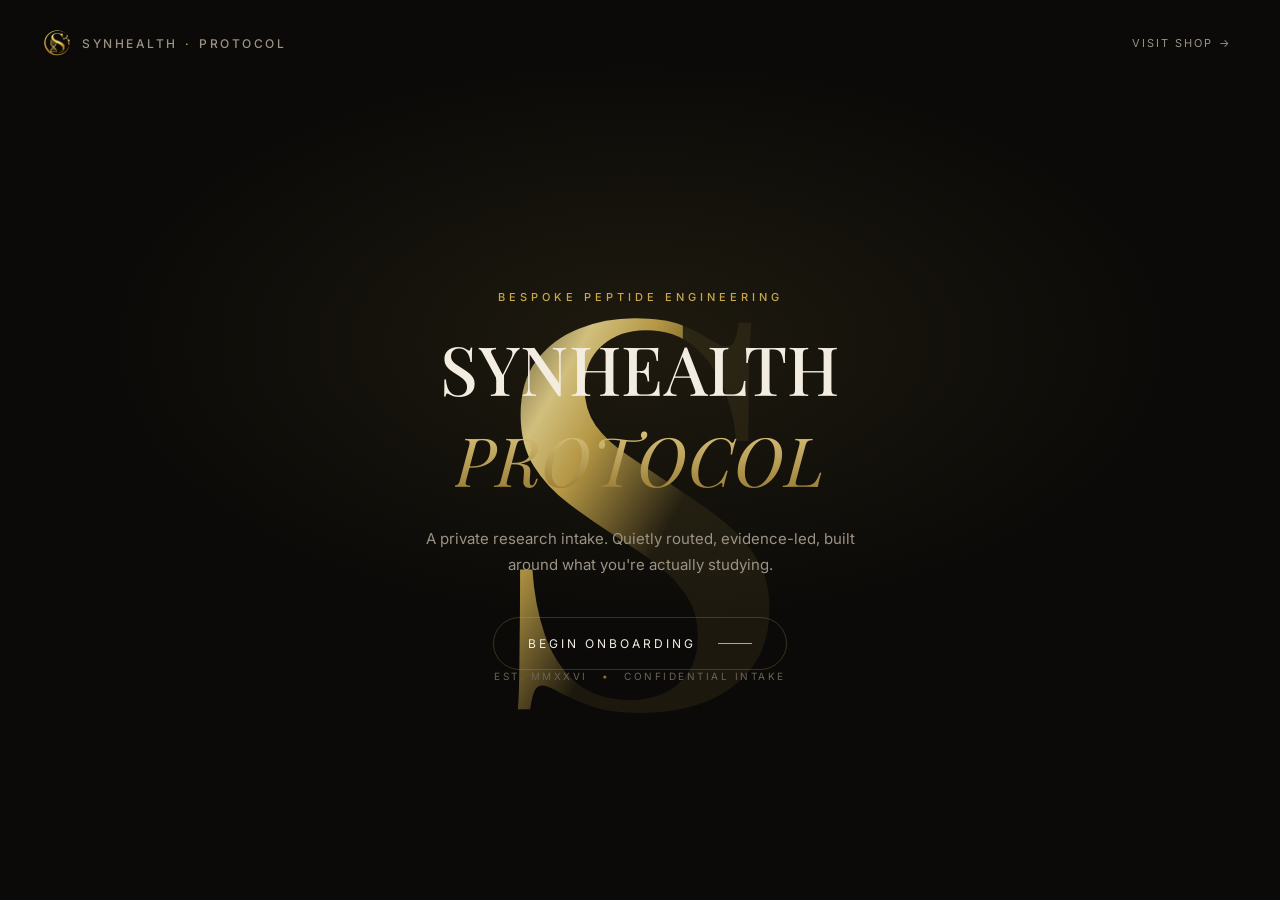
==== index.html @ a29b2a3f "Initial build: SynHealth Protocol onboarding microsite Landing page with hover-animated watermark, k" ====
<!doctype html>
<html lang="en">
<head>
<meta charset="utf-8" />
<meta name="viewport" content="width=device-width, initial-scale=1" />
<title>SynHealth Protocol — Bespoke Peptide Engineering</title>
<meta name="description" content="A private research intake. Answer a few questions, get routed to the SynHealth resources built for your protocol." />
<link rel="icon" href="assets/synhealth-logo.png" />
<link rel="preconnect" href="https://fonts.googleapis.com" />
<link rel="preconnect" href="https://fonts.gstatic.com" crossorigin />
<link href="https://fonts.googleapis.com/css2?family=Playfair+Display:ital,wght@0,400;0,500;0,600;1,400;1,500;1,600&family=Inter:wght@400;500;600&display=swap" rel="stylesheet" />
<link rel="stylesheet" href="styles.css" />
</head>
<body>

<!-- Netlify build-time form detection (submitted via fetch in script.js) -->
<form name="protocol-onboarding" data-netlify="true" netlify-honeypot="bot-field" hidden>
  <input type="text" name="name" />
  <input type="email" name="email" />
  <input type="text" name="goal" />
  <input type="text" name="experience" />
  <input type="text" name="intensity" />
  <input type="text" name="bot-field" />
</form>

<div id="app">

  <!-- ===== LANDING ===== -->
  <section id="view-landing" class="view view-landing" data-view="landing">
    <nav class="topnav">
      <div class="brand">
        <img src="assets/synhealth-logo.png" alt="SynHealth" class="brand-mark" />
        <span class="brand-word">SYNHEALTH <span class="dot">·</span> PROTOCOL</span>
      </div>
      <a class="shop-link" href="https://peptide-design.netlify.app" target="_blank" rel="noopener">VISIT SHOP <span class="arrow">→</span></a>
    </nav>

    <div class="hero">
      <div class="watermark" aria-hidden="true">S</div>
      <div class="hero-content">
        <p class="eyebrow">BESPOKE PEPTIDE ENGINEERING</p>
        <h1 class="headline">SYNHEALTH <em>PROTOCOL</em></h1>
        <p class="subtext">A private research intake. Quietly routed, evidence-led, built around what you're actually studying.</p>
        <button id="begin-btn" class="cta-pill">
          <span>BEGIN ONBOARDING</span>
          <span class="cta-line"></span>
        </button>
      </div>
      <div class="hero-footer">
        <span>EST. MMXXVI</span><span class="sep">•</span><span>CONFIDENTIAL INTAKE</span>
      </div>
    </div>
  </section>

  <!-- ===== ONBOARDING ===== -->
  <section id="view-onboarding" class="view view-onboarding" data-view="onboarding" hidden>
    <div class="ob-grid" aria-hidden="true"></div>
    <div class="ob-topbar">
      <div class="brand small">
        <span class="brand-line"></span>
        <span>SYNHEALTH · ONBOARDING</span>
      </div>
      <button id="ob-close" class="icon-btn" aria-label="Exit onboarding">✕</button>
    </div>

    <div class="ob-body">
      <div id="ob-step-wrap"></div>
    </div>

    <div class="ob-footer">
      <button id="ob-back" class="link-btn"><span class="arrow-left">←</span> BACK</button>
      <button id="ob-next" class="pill-btn">CONTINUE <span class="arrow">→</span></button>
    </div>
    <p class="ob-hint">PRESS ENTER TO CONTINUE · ESC TO EXIT</p>
  </section>

  <!-- ===== RESOURCES ===== -->
  <section id="view-resources" class="view view-resources" data-view="resources" hidden>
    <nav class="topnav topnav-res">
      <div class="brand">
        <img src="assets/synhealth-logo.png" alt="SynHealth" class="brand-mark" />
        <span class="brand-word">SYNHEALTH <span class="dot">·</span> PROTOCOL</span>
      </div>
      <a class="shop-link" href="https://peptide-design.netlify.app" target="_blank" rel="noopener">VISIT SHOP <span class="arrow">→</span></a>
    </nav>

    <div class="res-page">
      <div class="res-header">
        <div class="res-badge"><img src="assets/synhealth-logo.png" alt="SynHealth" /></div>
        <p class="eyebrow">EST. RESEARCH COLLECTIVE</p>
        <h1 class="res-title">SYNHEALTH RESOURCES</h1>
        <p id="res-sub" class="res-sub">Find your protocol resources below.</p>
      </div>

      <div class="res-section">
        <p class="res-section-label">RECOMMENDED FOR YOU</p>
        <div id="res-recommended" class="res-cards"></div>
      </div>

      <div class="res-section">
        <p class="res-section-label">ALL CATEGORIES</p>
        <div id="res-all-cats" class="res-cards res-cards-compact"></div>
      </div>

      <div class="res-section">
        <p class="res-section-label">LEARN MORE</p>
        <div id="res-learn" class="res-cards res-cards-compact"></div>
      </div>

      <div class="res-footer">
        <button id="res-restart" class="link-btn">RETAKE ONBOARDING</button>
        <span class="res-footer-meta">EST. MMXXVI • CONFIDENTIAL INTAKE</span>
      </div>
    </div>
  </section>

</div>

<script src="script.js"></script>
</body>
</html>
---- styles.css ----
:root{
  --bg:#0b0a08;
  --bg-elev:#141210;
  --bg-card:#17140f;
  --gold:#C9A84C;
  --gold-light:#E8D48B;
  --gold-dark:#8E6F2A;
  --text:#f3ede1;
  --text-dim:#9c9284;
  --text-faint:#6b6355;
  --border:rgba(201,168,76,0.25);
  --border-soft:rgba(201,168,76,0.14);
  --serif:'Playfair Display', Georgia, serif;
  --sans:'Inter', -apple-system, BlinkMacSystemFont, sans-serif;
}

*{box-sizing:border-box;}
html,body{margin:0;padding:0;}
body{
  background:var(--bg);
  color:var(--text);
  font-family:var(--sans);
  -webkit-font-smoothing:antialiased;
  overflow-x:hidden;
}
img{max-width:100%;display:block;}
button{font-family:inherit;cursor:pointer;background:none;border:none;color:inherit;}
a{color:inherit;text-decoration:none;}

.view{min-height:100vh;position:relative;}
.view[hidden]{display:none;}

/* ---------- shared brand/nav ---------- */
.topnav{
  display:flex;align-items:center;justify-content:space-between;
  padding:28px 44px;
  position:relative;z-index:5;
}
.brand{display:flex;align-items:center;gap:12px;}
.brand-mark{width:26px;height:26px;border-radius:50%;object-fit:cover;}
.brand-word{
  font-size:12px;letter-spacing:2.5px;color:var(--text-dim);font-weight:500;
}
.brand-word .dot{color:var(--gold);margin:0 2px;}
.shop-link{
  font-size:11px;letter-spacing:2px;color:var(--text-dim);
  display:flex;align-items:center;gap:6px;
  padding:8px 4px;transition:color .25s ease;
}
.shop-link:hover{color:var(--gold-light);}
.shop-link .arrow{transition:transform .25s ease;}
.shop-link:hover .arrow{transform:translateX(3px);}

.eyebrow{
  font-size:11px;letter-spacing:4px;color:var(--gold);
  text-transform:uppercase;font-weight:500;margin:0 0 18px;
}

.link-btn{
  font-size:11px;letter-spacing:2px;color:var(--text-dim);
  display:inline-flex;align-items:center;gap:8px;
  transition:color .2s ease;
}
.link-btn:hover{color:var(--text);}
.arrow-left{transition:transform .2s ease;}
.link-btn:hover .arrow-left{transform:translateX(-3px);}

.pill-btn{
  border:1px solid var(--border);
  border-radius:999px;
  padding:16px 30px;
  font-size:12px;letter-spacing:2.5px;
  display:inline-flex;align-items:center;gap:14px;
  color:var(--text);
  transition:border-color .25s ease, background .25s ease, opacity .2s ease;
}
.pill-btn:hover{border-color:var(--gold);background:rgba(201,168,76,0.06);}
.pill-btn[disabled]{opacity:.35;pointer-events:none;}
.pill-btn .arrow{color:var(--gold);}

/* ---------- landing hero ---------- */
.view-landing{
  display:flex;flex-direction:column;
  background:
    radial-gradient(ellipse 60% 45% at 50% 38%, rgba(201,168,76,0.10), transparent 70%),
    var(--bg);
}
.hero{
  flex:1;display:flex;flex-direction:column;align-items:center;justify-content:center;
  position:relative;text-align:center;padding:60px 24px 40px;
  min-height:calc(100vh - 90px);
}
.watermark{
  position:absolute;top:50%;left:50%;transform:translate(-50%,-52%);
  font-family:var(--serif);font-weight:600;
  font-size:clamp(280px, 42vw, 640px);
  line-height:1;
  pointer-events:none;user-select:none;
  background-image:linear-gradient(120deg,
    rgba(201,168,76,0.10) 0%,
    rgba(201,168,76,0.10) 40%,
    var(--gold-light) 48%,
    var(--gold) 52%,
    rgba(201,168,76,0.10) 60%,
    rgba(201,168,76,0.10) 100%);
  background-size:260% 260%;
  background-position:-40% 0%;
  -webkit-background-clip:text;background-clip:text;
  color:transparent;
  transition:background-position 1.15s cubic-bezier(.22,.61,.36,1), filter .6s ease;
  filter:brightness(0.9);
}
.hero:hover .watermark{
  background-position:140% 100%;
  filter:brightness(1.15);
}
.hero-content{position:relative;z-index:2;max-width:640px;}
.headline{
  font-family:var(--serif);font-weight:500;
  font-size:clamp(40px, 6vw, 68px);
  margin:0 0 22px;color:var(--text);
  letter-spacing:.5px;
}
.headline em{
  font-style:italic;font-weight:400;
  background:linear-gradient(180deg, var(--gold-light), var(--gold-dark));
  -webkit-background-clip:text;background-clip:text;color:transparent;
}
.subtext{
  font-size:15px;line-height:1.7;color:var(--text-dim);
  max-width:440px;margin:0 auto 40px;
}
.cta-pill{
  border:1px solid var(--border);border-radius:999px;
  padding:18px 34px;
  display:inline-flex;align-items:center;gap:22px;
  font-size:12px;letter-spacing:3px;color:var(--text);
  transition:border-color .25s ease, background .25s ease;
}
.cta-pill:hover{border-color:var(--gold);background:rgba(201,168,76,0.07);}
.cta-line{width:34px;height:1px;background:var(--gold);}
.hero-footer{
  position:relative;z-index:2;
  font-size:10px;letter-spacing:2.5px;color:var(--text-faint);
  padding-bottom:34px;display:flex;gap:14px;align-items:center;justify-content:center;
}
.sep{color:var(--gold-dark);}

/* ---------- onboarding ---------- */
.view-onboarding{
  background:var(--bg);
  display:flex;flex-direction:column;
}
.ob-grid{
  position:absolute;inset:0;pointer-events:none;opacity:.5;
  background-image:
    linear-gradient(rgba(201,168,76,0.05) 1px, transparent 1px),
    linear-gradient(90deg, rgba(201,168,76,0.05) 1px, transparent 1px);
  background-size:64px 64px;
  -webkit-mask-image:radial-gradient(ellipse 70% 60% at 50% 40%, black, transparent 75%);
  mask-image:radial-gradient(ellipse 70% 60% at 50% 40%, black, transparent 75%);
}
.ob-topbar{
  display:flex;align-items:center;justify-content:space-between;
  padding:26px 40px;position:relative;z-index:2;
}
.brand.small{display:flex;align-items:center;gap:12px;font-size:11px;letter-spacing:2.5px;color:var(--text-dim);}
.brand-line{width:24px;height:1px;background:var(--gold);}
.icon-btn{font-size:16px;color:var(--text-dim);transition:color .2s ease;padding:6px;}
.icon-btn:hover{color:var(--text);}

.ob-body{
  flex:1;display:flex;align-items:center;justify-content:center;
  position:relative;z-index:2;padding:20px 24px;
}
.ob-step{
  max-width:680px;width:100%;
  animation:stepIn .45s cubic-bezier(.22,.61,.36,1);
}
@keyframes stepIn{
  from{opacity:0;transform:translateY(14px);}
  to{opacity:1;transform:translateY(0);}
}
.ob-meta{font-size:11px;letter-spacing:3px;color:var(--gold);margin:0 0 22px;}
.ob-title{
  font-family:var(--serif);font-weight:500;
  font-size:clamp(28px, 4vw, 44px);
  line-height:1.25;margin:0 0 30px;color:var(--text);
}
.ob-title em{font-style:italic;color:var(--gold-light);}
.ob-sub{font-size:14px;color:var(--text-dim);margin:-14px 0 30px;}

.ob-input{
  width:100%;background:transparent;border:none;border-bottom:1px solid var(--border);
  color:var(--text);font-size:26px;font-family:var(--serif);padding:10px 2px 16px;
  outline:none;transition:border-color .25s ease;
}
.ob-input::placeholder{color:var(--text-faint);}
.ob-input:focus{border-color:var(--gold);}

.ob-choices{display:flex;flex-direction:column;gap:12px;}
.ob-choice{
  text-align:left;border:1px solid var(--border-soft);border-radius:12px;
  padding:18px 22px;transition:border-color .2s ease, background .2s ease;
  display:flex;flex-direction:column;gap:4px;
}
.ob-choice:hover{border-color:var(--border);background:rgba(201,168,76,0.04);}
.ob-choice.selected{border-color:var(--gold);background:rgba(201,168,76,0.09);}
.ob-choice-label{font-family:var(--serif);font-size:19px;color:var(--text);}
.ob-choice-sub{font-size:12.5px;color:var(--text-dim);}

.ob-outro{text-align:center;}
.ob-spinner{
  width:34px;height:34px;border-radius:50%;
  border:1.5px solid var(--border-soft);border-top-color:var(--gold);
  margin:0 auto 26px;animation:spin 1s linear infinite;
}
@keyframes spin{to{transform:rotate(360deg);}}

.ob-footer{
  display:flex;align-items:center;justify-content:space-between;
  padding:0 40px 18px;position:relative;z-index:2;
}
.ob-hint{
  text-align:center;font-size:10px;letter-spacing:2px;color:var(--text-faint);
  padding-bottom:26px;position:relative;z-index:2;
}

/* ---------- resources ---------- */
.view-resources{background:radial-gradient(ellipse 70% 40% at 50% 0%, rgba(201,168,76,0.08), transparent 65%), var(--bg);}
.res-page{max-width:760px;margin:0 auto;padding:20px 24px 90px;}
.res-header{text-align:center;padding:20px 0 46px;}
.res-badge{
  width:74px;height:74px;border-radius:50%;
  border:1px solid var(--border);
  display:flex;align-items:center;justify-content:center;
  margin:0 auto 26px;padding:12px;
  box-shadow:0 0 30px rgba(201,168,76,0.12);
}
.res-badge img{border-radius:50%;}
.res-title{
  font-family:var(--serif);font-weight:500;font-size:clamp(30px,4vw,42px);
  margin:14px 0 16px;
}
.res-title::after{
  content:'';display:block;width:70px;height:1px;background:var(--gold-dark);margin:18px auto 0;
}
.res-sub{font-size:14px;color:var(--text-dim);max-width:460px;margin:0 auto;}

.res-section{margin-bottom:40px;}
.res-section-label{font-size:11px;letter-spacing:3px;color:var(--text-faint);margin:0 0 14px;}
.res-cards{display:flex;flex-direction:column;gap:12px;}

.res-card{
  display:flex;align-items:center;gap:16px;
  border:1px solid var(--border);border-radius:14px;
  padding:18px 18px;background:var(--bg-card);
  transition:border-color .2s ease, transform .2s ease;
}
.res-card:hover{border-color:var(--gold);transform:translateY(-1px);}
.res-card.recommended{
  border-color:var(--gold);
  background:linear-gradient(180deg, rgba(201,168,76,0.10), rgba(201,168,76,0.03));
}
.res-card-icon{
  width:44px;height:44px;border-radius:10px;flex:none;
  border:1px solid var(--border-soft);
  display:flex;align-items:center;justify-content:center;
  font-family:var(--serif);font-size:18px;color:var(--gold-light);
  background:rgba(201,168,76,0.06);
}
.res-card-body{flex:1;min-width:0;}
.res-card-tag{display:block;font-size:10px;letter-spacing:2px;color:var(--gold);margin:0 0 5px;}
.res-card-title{display:block;font-family:var(--serif);font-size:19px;color:var(--text);margin:0 0 4px;}
.res-card-sub{display:block;font-size:12.5px;color:var(--text-dim);}
.res-card-arrow{
  width:36px;height:36px;border-radius:50%;flex:none;
  border:1px solid var(--border-soft);
  display:flex;align-items:center;justify-content:center;
  color:var(--text-dim);transition:color .2s ease, border-color .2s ease;
}
.res-card:hover .res-card-arrow{color:var(--gold-light);border-color:var(--gold);}

.res-cards-compact .res-card{padding:14px 16px;}
.res-cards-compact .res-card-title{font-size:16px;}

.res-footer{
  display:flex;align-items:center;justify-content:space-between;
  padding-top:20px;border-top:1px solid var(--border-soft);
  flex-wrap:wrap;gap:14px;
}
.res-footer-meta{font-size:10px;letter-spacing:2px;color:var(--text-faint);}

/* ---------- responsive ---------- */
@media (max-width:640px){
  .topnav{padding:22px 20px;}
  .brand-word{font-size:10px;letter-spacing:1.5px;}
  .shop-link{font-size:10px;}
  .hero{padding:40px 20px 30px;}
  .ob-topbar,.ob-footer{padding-left:22px;padding-right:22px;}
  .res-page{padding:10px 18px 70px;}
  .ob-input{font-size:21px;}
}
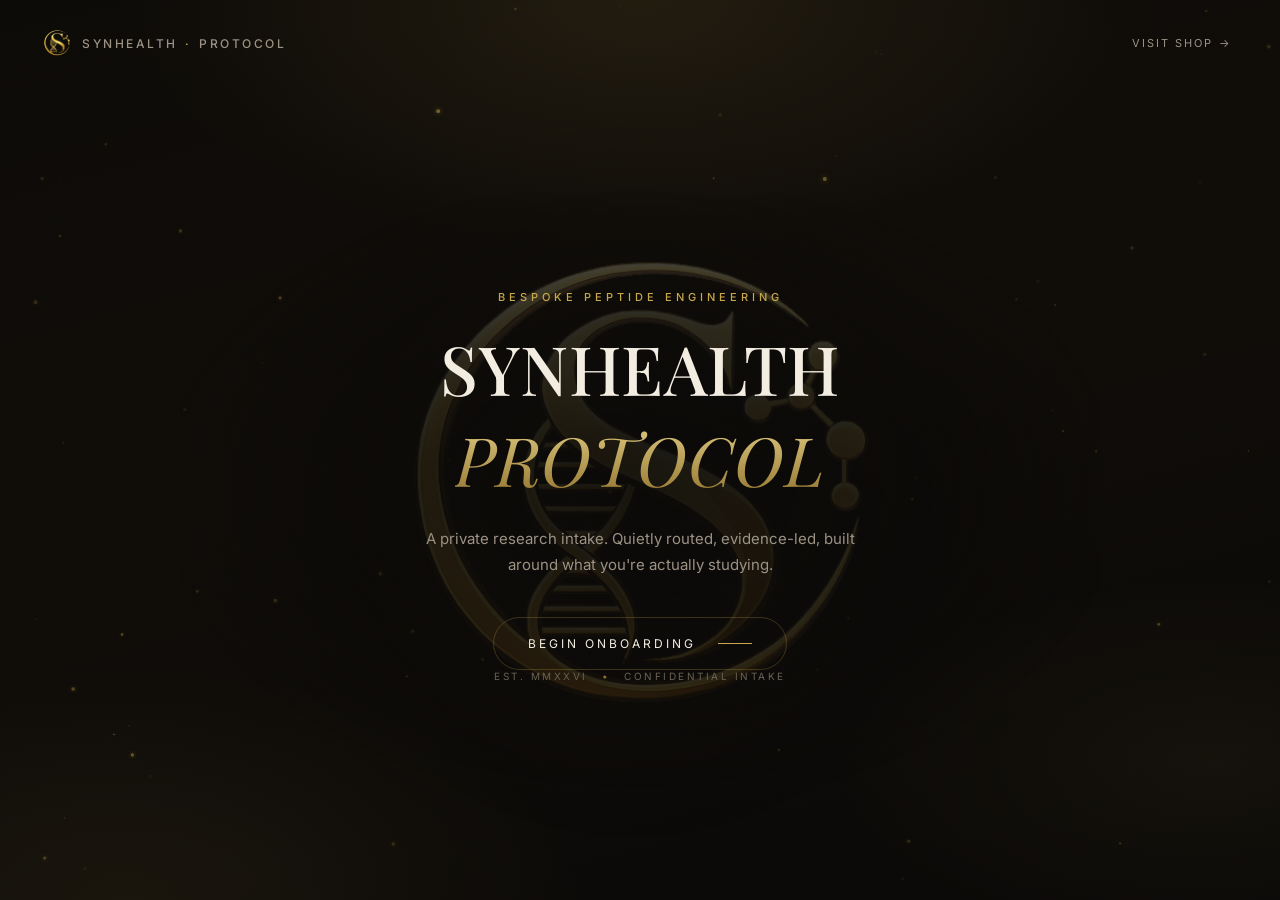
==== commit 609b59f5: "Rebuild hero visuals: real logo watermark, particle field, DNA helix - Swap the typographic watermar" ====
--- a/index.html
+++ b/index.html
@@ -12,6 +12,8 @@
 <link rel="stylesheet" href="styles.css" />
 </head>
 <body>
+
+<canvas id="bg-particles" aria-hidden="true"></canvas>
 
 <!-- Netlify build-time form detection (submitted via fetch in script.js) -->
 <form name="protocol-onboarding" data-netlify="true" netlify-honeypot="bot-field" hidden>
@@ -36,7 +38,12 @@
     </nav>
 
     <div class="hero">
-      <div class="watermark" aria-hidden="true">S</div>
+      <div class="watermark-wrap" aria-hidden="true">
+        <img class="watermark-img" src="assets/synhealth-logo.png" alt="" />
+        <div class="watermark-tone"></div>
+        <div class="watermark-gloss"></div>
+      </div>
+      <div class="hero-scrim" aria-hidden="true"></div>
       <div class="hero-content">
         <p class="eyebrow">BESPOKE PEPTIDE ENGINEERING</p>
         <h1 class="headline">SYNHEALTH <em>PROTOCOL</em></h1>
@@ -84,6 +91,9 @@
       <a class="shop-link" href="https://peptide-design.netlify.app" target="_blank" rel="noopener">VISIT SHOP <span class="arrow">→</span></a>
     </nav>
 
+    <div class="helix-deco helix-deco-left" aria-hidden="true" id="helix-left"></div>
+    <div class="helix-deco helix-deco-right" aria-hidden="true" id="helix-right"></div>
+
     <div class="res-page">
       <div class="res-header">
         <div class="res-badge"><img src="assets/synhealth-logo.png" alt="SynHealth" /></div>
--- a/styles.css
+++ b/styles.css
@@ -16,8 +16,14 @@
 
 *{box-sizing:border-box;}
 html,body{margin:0;padding:0;}
+html{background:var(--bg);}
 body{
-  background:var(--bg);
+  background:
+    radial-gradient(ellipse 65% 45% at 50% 0%, rgba(201,168,76,0.11), transparent 62%),
+    radial-gradient(ellipse 55% 40% at 10% 100%, rgba(201,168,76,0.07), transparent 65%),
+    radial-gradient(ellipse 50% 35% at 95% 85%, rgba(201,168,76,0.05), transparent 60%),
+    linear-gradient(165deg, #0d0b08 0%, #100d09 45%, #0a0908 100%);
+  background-attachment:fixed;
   color:var(--text);
   font-family:var(--sans);
   -webkit-font-smoothing:antialiased;
@@ -26,6 +32,12 @@
 img{max-width:100%;display:block;}
 button{font-family:inherit;cursor:pointer;background:none;border:none;color:inherit;}
 a{color:inherit;text-decoration:none;}
+
+#bg-particles{
+  position:fixed;inset:0;z-index:0;pointer-events:none;
+  width:100%;height:100%;
+}
+#app{position:relative;z-index:1;}
 
 .view{min-height:100vh;position:relative;}
 .view[hidden]{display:none;}
@@ -81,38 +93,61 @@
 /* ---------- landing hero ---------- */
 .view-landing{
   display:flex;flex-direction:column;
-  background:
-    radial-gradient(ellipse 60% 45% at 50% 38%, rgba(201,168,76,0.10), transparent 70%),
-    var(--bg);
 }
 .hero{
   flex:1;display:flex;flex-direction:column;align-items:center;justify-content:center;
   position:relative;text-align:center;padding:60px 24px 40px;
   min-height:calc(100vh - 90px);
 }
-.watermark{
+
+/* Real logo watermark: base image + mask-cloned gradient tone (overlay) +
+   mask-cloned diagonal gloss sweep (screen), looping continuously. */
+.watermark-wrap{
   position:absolute;top:50%;left:50%;transform:translate(-50%,-52%);
-  font-family:var(--serif);font-weight:600;
-  font-size:clamp(280px, 42vw, 640px);
-  line-height:1;
+  width:clamp(320px, 38vw, 560px);
   pointer-events:none;user-select:none;
-  background-image:linear-gradient(120deg,
-    rgba(201,168,76,0.10) 0%,
-    rgba(201,168,76,0.10) 40%,
-    var(--gold-light) 48%,
-    var(--gold) 52%,
-    rgba(201,168,76,0.10) 60%,
-    rgba(201,168,76,0.10) 100%);
-  background-size:260% 260%;
-  background-position:-40% 0%;
-  -webkit-background-clip:text;background-clip:text;
-  color:transparent;
-  transition:background-position 1.15s cubic-bezier(.22,.61,.36,1), filter .6s ease;
-  filter:brightness(0.9);
-}
-.hero:hover .watermark{
-  background-position:140% 100%;
-  filter:brightness(1.15);
+  z-index:1;
+}
+.watermark-img{
+  width:100%;height:auto;
+  opacity:.22;
+  filter:drop-shadow(0 30px 60px rgba(0,0,0,.75)) drop-shadow(0 0 44px rgba(169,140,90,.28));
+}
+.watermark-tone,.watermark-gloss{
+  position:absolute;inset:0;
+  -webkit-mask-image:url(assets/synhealth-logo.png);mask-image:url(assets/synhealth-logo.png);
+  -webkit-mask-size:contain;mask-size:contain;
+  -webkit-mask-repeat:no-repeat;mask-repeat:no-repeat;
+  -webkit-mask-position:center;mask-position:center;
+  opacity:.4;
+}
+.watermark-tone{
+  background:linear-gradient(180deg, rgba(255,236,200,.4) 0%, rgba(255,255,255,.06) 45%, rgba(120,80,30,.4) 100%);
+  mix-blend-mode:overlay;
+}
+.watermark-gloss{
+  background:linear-gradient(115deg,
+    rgba(0,0,0,0) 38%, rgba(255,255,255,.08) 44%,
+    rgba(255,245,220,.9) 50%,
+    rgba(255,255,255,.08) 56%, rgba(0,0,0,0) 62%);
+  background-size:250% 100%;
+  background-repeat:no-repeat;
+  mix-blend-mode:screen;
+  opacity:.65;
+  animation:logoGloss 5.5s ease-in-out infinite;
+}
+@keyframes logoGloss{
+  0%{background-position:-150% 0;}
+  60%{background-position:250% 0;}
+  100%{background-position:250% 0;}
+}
+
+/* Guarantees headline/CTA stay readable regardless of watermark placement */
+.hero-scrim{
+  position:absolute;top:50%;left:50%;transform:translate(-50%,-50%);
+  width:min(920px, 92vw);height:min(600px, 72vh);
+  background:radial-gradient(ellipse at center, rgba(10,9,8,.78) 0%, rgba(10,9,8,.55) 42%, rgba(10,9,8,0) 74%);
+  pointer-events:none;z-index:1;
 }
 .hero-content{position:relative;z-index:2;max-width:640px;}
 .headline{
@@ -148,7 +183,6 @@
 
 /* ---------- onboarding ---------- */
 .view-onboarding{
-  background:var(--bg);
   display:flex;flex-direction:column;
 }
 .ob-grid{
@@ -227,8 +261,29 @@
 }
 
 /* ---------- resources ---------- */
-.view-resources{background:radial-gradient(ellipse 70% 40% at 50% 0%, rgba(201,168,76,0.08), transparent 65%), var(--bg);}
-.res-page{max-width:760px;margin:0 auto;padding:20px 24px 90px;}
+.view-resources{position:relative;overflow:hidden;}
+.res-page{position:relative;z-index:2;max-width:760px;margin:0 auto;padding:20px 24px 90px;}
+
+/* Decorative animated DNA helix, drifting slowly behind the resource cards */
+.helix-deco{
+  position:absolute;top:0;bottom:0;width:120px;
+  pointer-events:none;z-index:1;opacity:.55;
+  -webkit-mask-image:linear-gradient(180deg, transparent 0%, black 12%, black 88%, transparent 100%);
+  mask-image:linear-gradient(180deg, transparent 0%, black 12%, black 88%, transparent 100%);
+}
+.helix-deco-left{left:-20px;}
+.helix-deco-right{right:-20px;}
+.helix-deco svg{width:100%;height:auto;}
+.helix-strand{animation:helixDrift 9s ease-in-out infinite;}
+.helix-deco-right .helix-strand{animation-duration:11s;animation-direction:reverse;}
+@keyframes helixDrift{
+  0%{transform:translateY(0) rotate(0deg);}
+  50%{transform:translateY(-22px) rotate(1.5deg);}
+  100%{transform:translateY(0) rotate(0deg);}
+}
+@media (max-width:900px){
+  .helix-deco{display:none;}
+}
 .res-header{text-align:center;padding:20px 0 46px;}
 .res-badge{
   width:74px;height:74px;border-radius:50%;
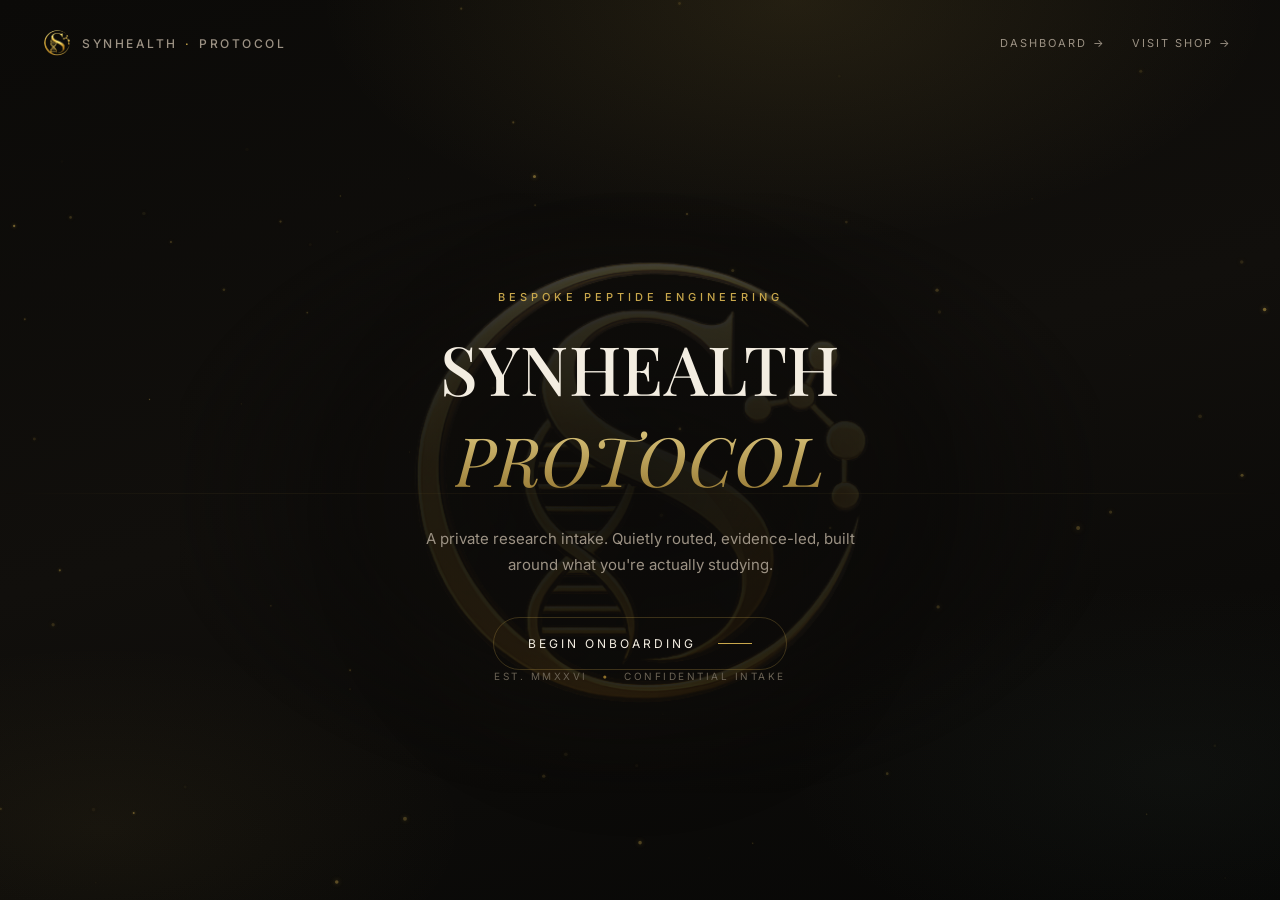
==== commit dc5688f1: "Add compliant member dashboard, cursor-tilt watermark, quick-quiz split - Add a compliant post-onboa" ====
--- a/index.html
+++ b/index.html
@@ -34,14 +34,19 @@
         <img src="assets/synhealth-logo.png" alt="SynHealth" class="brand-mark" />
         <span class="brand-word">SYNHEALTH <span class="dot">·</span> PROTOCOL</span>
       </div>
-      <a class="shop-link" href="https://peptide-design.netlify.app" target="_blank" rel="noopener">VISIT SHOP <span class="arrow">→</span></a>
+      <div class="topnav-actions">
+        <button id="landing-dashboard" class="shop-link shop-link-button" type="button">DASHBOARD <span class="arrow">→</span></button>
+        <a class="shop-link" href="https://peptide-design.netlify.app" target="_blank" rel="noopener">VISIT SHOP <span class="arrow">→</span></a>
+      </div>
     </nav>
 
     <div class="hero">
-      <div class="watermark-wrap" aria-hidden="true">
-        <img class="watermark-img" src="assets/synhealth-logo.png" alt="" />
-        <div class="watermark-tone"></div>
-        <div class="watermark-gloss"></div>
+      <div class="watermark-outer" aria-hidden="true">
+        <div class="watermark-wrap" id="watermark-tilt">
+          <img class="watermark-img" src="assets/synhealth-logo.png" alt="" />
+          <div class="watermark-tone"></div>
+          <div class="watermark-gloss"></div>
+        </div>
       </div>
       <div class="hero-scrim" aria-hidden="true"></div>
       <div class="hero-content">
@@ -81,6 +86,285 @@
     <p class="ob-hint">PRESS ENTER TO CONTINUE · ESC TO EXIT</p>
   </section>
 
+  <!-- ===== DASHBOARD ===== -->
+  <section id="view-dashboard" class="view view-dashboard" data-view="dashboard" hidden>
+    <div class="dash-shell">
+      <aside class="dash-sidebar">
+        <a class="dash-brand" href="#/dashboard" aria-label="SynHealth dashboard home">
+          <img src="assets/synhealth-logo.png" alt="" />
+          <span><strong>SYNHEALTH</strong><em>RESEARCH PROTOCOL</em></span>
+        </a>
+
+        <nav class="dash-nav" aria-label="Dashboard sections">
+          <button class="dash-nav-btn active" type="button" data-dash-nav="overview"><span class="dash-nav-icon">□</span><span>Dashboard</span><em>•</em></button>
+          <button class="dash-nav-btn" type="button" data-dash-nav="today"><span class="dash-nav-icon">○</span><span>Today</span><em>•</em></button>
+          <button class="dash-nav-btn" type="button" data-dash-nav="protocol"><span class="dash-nav-icon">✦</span><span>Protocol</span><em>•</em></button>
+          <button class="dash-nav-btn" type="button" data-dash-nav="bloodwork"><span class="dash-nav-icon">△</span><span>Batchwork</span><em>•</em></button>
+          <button class="dash-nav-btn" type="button" data-dash-nav="calculator"><span class="dash-nav-icon">⌁</span><span>Calculator</span><em>•</em></button>
+          <button class="dash-nav-btn" type="button" data-dash-nav="education"><span class="dash-nav-icon">◇</span><span>Peptide Edu</span><em>•</em></button>
+          <button class="dash-nav-btn" type="button" data-dash-nav="intake"><span class="dash-nav-icon">▣</span><span>Intake</span><em>→</em></button>
+        </nav>
+
+        <div class="dash-account">
+          <span class="dash-status">SIGNED IN</span>
+          <strong id="dash-account-email">researcher@synhealth.co.uk</strong>
+          <span>CLIENT PORTAL</span>
+          <button id="dash-signout" type="button">Exit session</button>
+        </div>
+      </aside>
+
+      <main class="dash-main">
+        <header class="dash-header">
+          <div>
+            <p class="dash-kicker" id="dash-kicker">MEMBER DASHBOARD</p>
+            <h1 id="dash-title">Your research protocol</h1>
+          </div>
+          <a class="dash-shop" href="https://peptide-design.netlify.app" target="_blank" rel="noopener">Shop <span>↗</span></a>
+        </header>
+
+        <section class="dash-panel active" data-dash-panel="overview">
+          <div class="dash-hero-panel dash-hero-visual">
+            <div>
+              <p class="dash-mini">INTAKE · PRIVATE</p>
+              <h2 id="dash-welcome">The foundation of your protocol</h2>
+              <p id="dash-summary">Complete the private research intake to shape the resources, categories and quality documents shown inside your dashboard.</p>
+              <button id="dash-start-intake" class="dash-primary" type="button">Continue Intake <span>→</span></button>
+            </div>
+            <div class="dash-human-card" aria-hidden="true">
+              <svg viewBox="0 0 280 380" role="img" class="bio-scan-figure">
+                <defs>
+                  <linearGradient id="bodyGold" x1="0" x2="1" y1="0" y2="1">
+                    <stop offset="0" stop-color="#f0dc98" stop-opacity=".96" />
+                    <stop offset=".5" stop-color="#b69035" stop-opacity=".82" />
+                    <stop offset="1" stop-color="#5e4618" stop-opacity=".68" />
+                  </linearGradient>
+                  <radialGradient id="bodyGlow" cx="50%" cy="35%" r="60%">
+                    <stop offset="0" stop-color="#f6e6b3" stop-opacity=".5" />
+                    <stop offset="1" stop-color="#c9a84c" stop-opacity="0" />
+                  </radialGradient>
+                </defs>
+                <ellipse cx="140" cy="202" rx="98" ry="162" fill="url(#bodyGlow)" />
+                <path d="M140 34c20.5 0 37 16.2 37 36.2s-16.5 36.2-37 36.2-37-16.2-37-36.2S119.5 34 140 34Z" fill="none" stroke="url(#bodyGold)" stroke-width="2.4"/>
+                <path d="M99 126c15-16 27-22 41-22s26 6 41 22" fill="none" stroke="url(#bodyGold)" stroke-width="2.4" stroke-linecap="round"/>
+                <path d="M100 126c-8 28-13 63-13 103 0 82 20 119 53 119s53-37 53-119c0-40-5-75-13-103" fill="none" stroke="url(#bodyGold)" stroke-width="2.4" stroke-linecap="round"/>
+                <path d="M99 139c-34 30-54 72-66 126M181 139c34 30 54 72 66 126" fill="none" stroke="url(#bodyGold)" stroke-width="1.8" stroke-linecap="round"/>
+                <path d="M120 340l-26 32M160 340l26 32" fill="none" stroke="url(#bodyGold)" stroke-width="1.8" stroke-linecap="round"/>
+                <path d="M140 106v238M118 162c12 6 32 6 44 0M108 204h64M112 242h56M124 286h32" fill="none" stroke="#f6e8ba" stroke-width="1" stroke-opacity=".4" stroke-linecap="round"/>
+                <path d="M116 148c12 18 36 18 48 0M112 190c16 12 40 12 56 0M116 258c12 10 36 10 48 0" fill="none" stroke="#f6e8ba" stroke-width=".9" stroke-opacity=".22" stroke-linecap="round"/>
+                <circle cx="140" cy="166" r="4.6" fill="#f1dc92"/><circle cx="140" cy="205" r="3.8" fill="#c9a84c"/><circle cx="124" cy="242" r="3.4" fill="#c9a84c"/><circle cx="156" cy="242" r="3.4" fill="#c9a84c"/>
+                <path d="M58 102c22-46 58-70 82-70s60 24 82 70M45 302c22 44 55 66 95 66s73-22 95-66" fill="none" stroke="#c9a84c" stroke-width="1" stroke-opacity=".18"/>
+              </svg>
+              <span class="scan-line scan-a"></span>
+              <span class="scan-line scan-b"></span>
+              <small>PROTOCOL MAP</small>
+            </div>
+          </div>
+
+          <div class="dash-stats">
+            <article><span>01</span><strong>Research focus</strong><em id="dash-focus">Awaiting intake</em></article>
+            <article><span>02</span><strong>Protocol stage</strong><em id="dash-stage">Not configured</em></article>
+            <article><span>03</span><strong>Quality status</strong><em>Documentation-first</em></article>
+          </div>
+
+          <div class="dash-grid dash-grid-top">
+            <article class="dash-card dash-card-large">
+              <p class="dash-card-label">RECOMMENDED TRACK</p>
+              <h3 id="dash-rec-title">Browse the full catalogue</h3>
+              <p id="dash-rec-copy">After onboarding, this panel prioritizes the SynHealth category most relevant to your stated research goal.</p>
+              <a id="dash-rec-link" href="https://peptide-design.netlify.app/?view=shop&cat=all" target="_blank" rel="noopener">View compounds <span>↗</span></a>
+            </article>
+            <article class="dash-card">
+              <p class="dash-card-label">ORDER READINESS</p>
+              <h3>3 checks open</h3>
+              <p>Research-use scope, category fit, and batch documentation should be reviewed before checkout.</p>
+            </article>
+            <article class="dash-card">
+              <p class="dash-card-label">NEXT ACTION</p>
+              <h3>Build shortlist</h3>
+              <p>Use Protocol and Batchwork together: choose a category, then attach documentation.</p>
+            </article>
+          </div>
+
+          <div class="dash-split">
+            <article class="dash-card">
+              <p class="dash-card-label">TODAY'S QUEUE</p>
+              <div id="dash-queue" class="dash-mini-list"></div>
+            </article>
+            <article class="dash-card">
+              <p class="dash-card-label">PROTOCOL SNAPSHOT</p>
+              <div class="dash-rings">
+                <span style="--p:76"><strong>76%</strong><em>Intake</em></span>
+                <span style="--p:62"><strong>62%</strong><em>Docs</em></span>
+                <span style="--p:48"><strong>48%</strong><em>Shortlist</em></span>
+              </div>
+            </article>
+          </div>
+
+          <div class="dash-profile-upload">
+            <div class="dash-upload-preview" id="dash-upload-preview">
+              <span>+</span>
+            </div>
+            <div>
+              <p class="dash-card-label">CLIENT FILE</p>
+              <h3>Upload progress photos or lab documents</h3>
+              <p>Add reference images locally to personalize this dashboard preview. Files are not uploaded anywhere in this prototype.</p>
+            </div>
+            <label class="dash-upload-btn">
+              Add file
+              <input id="dash-photo-upload" type="file" accept="image/*" />
+            </label>
+          </div>
+
+          <div class="dash-client-matrix">
+            <article><small>PROFILE</small><strong>Researcher file</strong><span>Photo · Documents · Notes</span></article>
+            <article><small>ORDER</small><strong>Store handoff</strong><span>Filtered category links</span></article>
+            <article><small>QUALITY</small><strong>Batch evidence</strong><span>COA · HPLC · ID</span></article>
+            <article><small>LEARNING</small><strong>Education queue</strong><span>6 video modules</span></article>
+          </div>
+        </section>
+
+        <section class="dash-panel" data-dash-panel="today">
+          <div class="dash-page-intro">
+            <p class="dash-card-label">DAILY OPERATING VIEW</p>
+            <h2>What needs attention before an order moves forward.</h2>
+          </div>
+          <div id="dash-today-list" class="dash-list dash-list-rich"></div>
+          <div class="dash-split">
+            <article class="dash-card">
+              <p class="dash-card-label">CHECK-IN NOTES</p>
+              <h3>Private research log</h3>
+              <textarea id="dash-notes" class="dash-notes" placeholder="Add private notes for this research shortlist..."></textarea>
+            </article>
+            <article class="dash-card">
+              <p class="dash-card-label">STATUS</p>
+              <div class="dash-status-stack">
+                <span><strong>Research scope</strong><em>Required</em></span>
+                <span><strong>Batch docs</strong><em>Pending selection</em></span>
+                <span><strong>Checkout</strong><em>Store handoff</em></span>
+              </div>
+            </article>
+          </div>
+          <div class="dash-timeline">
+            <div><span>09:00</span><strong>Review selected research category</strong><em>Dashboard</em></div>
+            <div><span>12:00</span><strong>Save batch document links</strong><em>Batchwork</em></div>
+            <div><span>16:00</span><strong>Run vial concentration calculator</strong><em>Calculator</em></div>
+          </div>
+        </section>
+
+        <section class="dash-panel" data-dash-panel="protocol">
+          <div class="dash-page-intro">
+            <p class="dash-card-label">TRACK ARCHITECTURE</p>
+            <h2>Category map, research rationale, and store handoff.</h2>
+          </div>
+          <div id="dash-protocol-map" class="dash-protocol-map"></div>
+          <div class="dash-protocol-detail">
+            <div>
+              <p class="dash-card-label">ACTIVE BUILD</p>
+              <h3>From objective to documented shortlist</h3>
+              <p>Select one research track, attach the relevant documentation, then hand off into the SynHealth store with the matching category pre-filtered.</p>
+            </div>
+            <div class="protocol-steps">
+              <span>Goal</span><span>Track</span><span>Batchwork</span><span>Store</span>
+            </div>
+          </div>
+          <div class="dash-card dash-card-wide">
+            <p class="dash-card-label">TRACK RULE</p>
+            <h3>Documentation before selection</h3>
+            <p>This portal deliberately separates educational research information from medical direction. It helps organize categories, documentation, and order planning; it does not prescribe human-use protocols.</p>
+          </div>
+        </section>
+
+        <section class="dash-panel" data-dash-panel="bloodwork">
+          <div class="dash-page-intro">
+            <p class="dash-card-label">QUALITY CONTROL</p>
+            <h2>Batchwork replaces bloodwork for a research-supply portal.</h2>
+          </div>
+          <div class="dash-card dash-card-wide">
+            <p class="dash-card-label">BATCHWORK</p>
+            <h3>Documentation queue</h3>
+            <p>Use this area as the SynHealth equivalent of bloodwork: batch IDs, COA status, dispatch references and order notes.</p>
+            <div id="dash-doc-table" class="dash-doc-table"></div>
+          </div>
+          <div class="dash-file-grid">
+            <article><span>PDF</span><strong>COA packet</strong><em>Waiting for batch</em></article>
+            <article><span>CSV</span><strong>Order log</strong><em>Local preview</em></article>
+            <article><span>IMG</span><strong>Photo reference</strong><em>Optional upload</em></article>
+          </div>
+        </section>
+
+        <section class="dash-panel" data-dash-panel="calculator">
+          <div class="dash-page-intro">
+            <p class="dash-card-label">CALCULATOR</p>
+            <h2>Research vial concentration and order planning.</h2>
+          </div>
+          <div class="dash-calculator dash-dose-calculator">
+            <div>
+              <p class="dash-card-label">LAB MATH</p>
+              <h3>Concentration calculator</h3>
+              <p>Enter your own vial and target values. This calculates concentration, draw volume, syringe units, and estimated vial yield for research planning only.</p>
+            </div>
+            <div class="dash-calc-grid">
+              <label>Vial amount (mg)<input id="calc-vial-mg" type="number" min="0" step="0.1" value="10" /></label>
+              <label>Diluent volume (ml)<input id="calc-water-ml" type="number" min="0" step="0.1" value="2" /></label>
+              <label>Target amount (mcg)<input id="calc-target-mcg" type="number" min="0" step="10" value="250" /></label>
+              <label>Order subtotal (£)<input id="dash-subtotal" type="number" min="0" value="75" /></label>
+            </div>
+            <div class="dash-syringe-stage" aria-hidden="true">
+              <div class="vial-object">
+                <span class="vial-cap"></span>
+                <span class="vial-glass"></span>
+                <strong id="vial-label">10mg</strong>
+              </div>
+              <div class="syringe-object">
+                <span class="syringe-plunger"></span>
+                <span class="syringe-barrel"><i id="syringe-fill"></i></span>
+                <span class="syringe-needle"></span>
+                <span class="syringe-tip"></span>
+              </div>
+              <div class="calc-readout">
+                <span id="syringe-readout">0.050 ml</span>
+                <em>calculated draw volume</em>
+              </div>
+            </div>
+            <div class="dash-calc-results">
+              <output id="calc-concentration">5.00 mg/ml</output>
+              <output id="calc-volume">0.05 ml per target</output>
+              <output id="calc-units">5 insulin units</output>
+              <output id="calc-yield">40 target draws per vial</output>
+              <output id="dash-calc-output">£25 until free UK delivery.</output>
+            </div>
+            <p class="dash-disclaimer">No dosage recommendation is generated here. All values are user-entered research calculations and must not be interpreted as clinical advice.</p>
+          </div>
+        </section>
+
+        <section class="dash-panel" data-dash-panel="education">
+          <div class="dash-page-intro">
+            <p class="dash-card-label">PEPTIDE EDU</p>
+            <h2>Short-form learning cards with video-style previews.</h2>
+          </div>
+          <div id="dash-education-cards" class="dash-video-grid"></div>
+        </section>
+
+        <section class="dash-panel" data-dash-panel="intake">
+          <div class="dash-hero-panel">
+            <div>
+              <p class="dash-mini">8 QUICK SECTIONS</p>
+              <h2>Private SynHealth intake</h2>
+              <p>Answer the short research intake and return here for a more tailored resource dashboard.</p>
+            </div>
+            <button class="dash-primary" type="button" data-open-intake>Begin Intake <span>→</span></button>
+          </div>
+          <div class="dash-intake-grid">
+            <article><span>01</span><strong>Identity</strong><em>Name and contact route</em></article>
+            <article><span>02</span><strong>Research goal</strong><em>Category matching</em></article>
+            <article><span>03</span><strong>Experience</strong><em>Resource depth</em></article>
+            <article><span>04</span><strong>Readiness</strong><em>Store handoff timing</em></article>
+          </div>
+        </section>
+      </main>
+    </div>
+  </section>
+
   <!-- ===== RESOURCES ===== -->
   <section id="view-resources" class="view view-resources" data-view="resources" hidden>
     <nav class="topnav topnav-res">
--- a/styles.css
+++ b/styles.css
@@ -19,10 +19,10 @@
 html{background:var(--bg);}
 body{
   background:
-    radial-gradient(ellipse 65% 45% at 50% 0%, rgba(201,168,76,0.11), transparent 62%),
-    radial-gradient(ellipse 55% 40% at 10% 100%, rgba(201,168,76,0.07), transparent 65%),
-    radial-gradient(ellipse 50% 35% at 95% 85%, rgba(201,168,76,0.05), transparent 60%),
-    linear-gradient(165deg, #0d0b08 0%, #100d09 45%, #0a0908 100%);
+    radial-gradient(ellipse 58% 42% at 62% 0%, rgba(201,168,76,0.12), transparent 64%),
+    radial-gradient(ellipse 46% 32% at 92% 86%, rgba(77,105,92,0.08), transparent 66%),
+    radial-gradient(ellipse 42% 30% at 8% 92%, rgba(201,168,76,0.06), transparent 68%),
+    linear-gradient(165deg, #0b0a08 0%, #110f0c 48%, #070706 100%);
   background-attachment:fixed;
   color:var(--text);
   font-family:var(--sans);
@@ -62,6 +62,8 @@
 .shop-link:hover{color:var(--gold-light);}
 .shop-link .arrow{transition:transform .25s ease;}
 .shop-link:hover .arrow{transform:translateX(3px);}
+.topnav-actions{display:flex;align-items:center;gap:18px;}
+.shop-link-button{border:0;background:transparent;}
 
 .eyebrow{
   font-size:11px;letter-spacing:4px;color:var(--gold);
@@ -90,6 +92,453 @@
 .pill-btn[disabled]{opacity:.35;pointer-events:none;}
 .pill-btn .arrow{color:var(--gold);}
 
+/* ---------- dashboard ---------- */
+.view-dashboard{min-height:100vh;}
+.dash-shell{
+  min-height:100vh;
+  display:grid;
+  grid-template-columns:270px minmax(0,1fr);
+  background:
+    radial-gradient(ellipse 44% 28% at 62% 10%, rgba(201,168,76,.085), transparent 68%),
+    linear-gradient(140deg, rgba(255,255,255,.018), transparent 42%);
+}
+.dash-shell::before{
+  content:'';position:fixed;inset:0;pointer-events:none;z-index:0;
+  background:
+    radial-gradient(ellipse 36% 24% at 72% 18%, rgba(201,168,76,.12), transparent 68%),
+    radial-gradient(ellipse 22% 18% at 78% 70%, rgba(73,105,91,.08), transparent 66%);
+  opacity:.72;
+  transition:opacity .35s ease, background .35s ease;
+}
+.dash-shell[data-panel="today"]::before{
+  background:
+    radial-gradient(ellipse 38% 28% at 68% 12%, rgba(232,212,139,.13), transparent 68%),
+    radial-gradient(ellipse 34% 24% at 78% 78%, rgba(116,83,58,.12), transparent 72%);
+}
+.dash-shell[data-panel="protocol"]::before{
+  background:
+    radial-gradient(ellipse 34% 26% at 68% 16%, rgba(120,150,132,.15), transparent 70%),
+    radial-gradient(ellipse 28% 24% at 80% 74%, rgba(201,168,76,.10), transparent 68%);
+}
+.dash-shell[data-panel="calculator"]::before{
+  background:
+    radial-gradient(ellipse 34% 24% at 70% 18%, rgba(232,212,139,.15), transparent 68%),
+    radial-gradient(ellipse 36% 24% at 80% 70%, rgba(70,105,120,.11), transparent 68%);
+}
+.dash-shell[data-panel="education"]::before{
+  background:
+    radial-gradient(ellipse 38% 26% at 70% 18%, rgba(122,166,220,.12), transparent 68%),
+    radial-gradient(ellipse 34% 24% at 82% 75%, rgba(201,168,76,.12), transparent 70%);
+}
+.dash-sidebar{
+  z-index:2;
+  position:sticky;top:0;height:100vh;
+  border-right:1px solid var(--border-soft);
+  background:
+    linear-gradient(180deg, rgba(14,12,10,.88), rgba(5,5,5,.9)),
+    rgba(5,5,5,.86);
+  backdrop-filter:blur(18px);
+  padding:28px 18px 18px;
+  display:flex;flex-direction:column;
+}
+.dash-brand{
+  display:flex;align-items:flex-start;gap:12px;
+  padding:0 4px 26px;margin-bottom:22px;
+  border-bottom:1px solid rgba(201,168,76,.08);
+}
+.dash-brand img{width:36px;height:36px;border-radius:50%;box-shadow:0 0 24px rgba(201,168,76,.22);}
+.dash-brand span{display:flex;flex-direction:column;gap:2px;}
+.dash-brand strong{font-size:11px;letter-spacing:4px;font-weight:600;color:var(--text);}
+.dash-brand em{font-style:normal;font-size:9px;letter-spacing:3px;color:var(--text-faint);}
+.dash-nav{display:flex;flex-direction:column;gap:7px;padding:0 0 18px;}
+.dash-nav-btn{
+  height:44px;border-radius:9px;padding:0 12px;text-align:left;
+  color:rgba(156,146,132,.55);font-size:13px;
+  display:grid;grid-template-columns:34px 1fr 18px;align-items:center;gap:6px;
+  transition:background .2s ease,color .2s ease,border-color .2s ease,box-shadow .2s ease;
+  border:1px solid transparent;
+}
+.dash-nav-btn:hover,.dash-nav-btn.active{
+  color:var(--text);
+  background:linear-gradient(90deg, rgba(201,168,76,.105), rgba(201,168,76,.035));
+  border-color:rgba(201,168,76,.24);
+  box-shadow:0 12px 28px rgba(0,0,0,.22);
+}
+.dash-nav-icon{font-size:15px;color:rgba(156,146,132,.55);}
+.dash-nav-btn.active .dash-nav-icon,.dash-nav-btn.active em{color:var(--gold-light);}
+.dash-nav-btn em{font-style:normal;color:rgba(156,146,132,.36);font-size:12px;text-align:right;}
+.dash-account{
+  margin-top:auto;border:1px solid rgba(201,168,76,.18);border-radius:14px;
+  padding:16px;background:rgba(201,168,76,.045);
+  display:flex;flex-direction:column;gap:8px;
+  box-shadow:inset 0 1px 0 rgba(255,255,255,.03);
+}
+.dash-status,.dash-card-label,.dash-mini,.dash-kicker{
+  font-size:10px;letter-spacing:2.4px;color:var(--gold);text-transform:uppercase;
+}
+.dash-account strong{font-size:13px;font-weight:500;word-break:break-word;}
+.dash-account span:not(.dash-status){font-size:11px;color:var(--text-faint);letter-spacing:1.4px;}
+.dash-account button{text-align:left;color:var(--text-dim);font-size:12px;padding:6px 0 0;}
+.dash-main{
+  position:relative;z-index:1;
+  padding:48px clamp(22px,4vw,58px) 76px;
+  min-width:0;
+  max-width:1080px;
+  width:100%;
+  margin:0 auto;
+}
+.dash-main::before{
+  content:'';position:absolute;left:clamp(22px,4vw,58px);right:clamp(22px,4vw,58px);top:126px;height:1px;
+  background:linear-gradient(90deg, transparent, rgba(201,168,76,.18), transparent);
+  pointer-events:none;
+}
+.dash-header{
+  display:flex;align-items:center;justify-content:space-between;gap:24px;
+  margin-bottom:34px;
+}
+.dash-header h1{
+  font-family:var(--serif);font-size:clamp(36px,4.8vw,60px);
+  font-weight:400;line-height:1.08;margin:10px 0 0;
+}
+.dash-shop{
+  border:1px solid rgba(201,168,76,.30);border-radius:999px;padding:13px 18px;
+  color:var(--text-dim);font-size:11px;letter-spacing:2px;text-transform:uppercase;
+  display:inline-flex;align-items:center;gap:10px;white-space:nowrap;
+}
+.dash-shop:hover{border-color:var(--gold);color:var(--text);}
+.dash-panel{display:none;}
+.dash-panel.active{display:block;animation:stepIn .35s ease;}
+.dash-hero-panel{
+  border:1px solid rgba(201,168,76,.24);border-radius:16px;
+  min-height:220px;padding:34px 36px;
+  display:flex;align-items:flex-end;justify-content:space-between;gap:28px;
+  background:
+    radial-gradient(ellipse at 78% 0%, rgba(232,212,139,.12), transparent 56%),
+    linear-gradient(130deg, rgba(201,168,76,.12), rgba(201,168,76,.025) 45%, rgba(255,255,255,.015)),
+    rgba(16,14,11,.86);
+  box-shadow:0 24px 80px rgba(0,0,0,.28), inset 0 1px 0 rgba(255,255,255,.035);
+}
+.dash-hero-panel h2{
+  font-family:var(--serif);font-size:clamp(30px,3.7vw,40px);
+  font-weight:400;margin:14px 0 14px;line-height:1.12;
+}
+.dash-hero-panel p:last-child{max-width:620px;color:var(--text-dim);line-height:1.65;margin:0;}
+.dash-hero-visual{position:relative;overflow:hidden;align-items:center;}
+.dash-hero-visual > div:first-child{position:relative;z-index:2;max-width:590px;}
+.dash-hero-visual .dash-primary{margin-top:26px;}
+.dash-human-card{
+  position:relative;width:260px;height:330px;flex:none;
+  border:1px solid rgba(232,212,139,.24);border-radius:28px;
+  background:
+    radial-gradient(ellipse at 50% 30%, rgba(232,212,139,.22), transparent 52%),
+    linear-gradient(150deg, rgba(255,255,255,.06), rgba(255,255,255,.01));
+  transform:rotate(-5deg);
+  box-shadow:0 36px 90px rgba(0,0,0,.42), inset 0 1px 0 rgba(255,255,255,.08);
+}
+.dash-human-card svg{position:absolute;inset:2px;width:100%;height:100%;filter:drop-shadow(0 0 24px rgba(201,168,76,.18));}
+.dash-human-card small{
+  position:absolute;left:22px;bottom:18px;
+  font-size:10px;letter-spacing:2.8px;color:var(--gold-light);
+}
+.scan-line{
+  position:absolute;left:24px;right:24px;height:1px;
+  background:linear-gradient(90deg, transparent, rgba(232,212,139,.75), transparent);
+  box-shadow:0 0 18px rgba(232,212,139,.55);
+}
+.scan-a{top:34%;animation:scanFloat 4.8s ease-in-out infinite;}
+.scan-b{top:62%;animation:scanFloat 6.2s ease-in-out infinite reverse;}
+@keyframes scanFloat{
+  0%,100%{transform:translateY(-12px);opacity:.35;}
+  50%{transform:translateY(18px);opacity:1;}
+}
+.dash-primary{
+  border:1px solid var(--gold);border-radius:999px;
+  padding:16px 22px;white-space:nowrap;
+  font-size:11px;letter-spacing:3px;text-transform:uppercase;
+  background:linear-gradient(90deg, rgba(201,168,76,.14), rgba(201,168,76,.035));
+}
+.dash-stats{display:grid;grid-template-columns:repeat(3,1fr);gap:14px;margin:18px 0;}
+.dash-stats article,.dash-card,.dash-list article,.dash-protocol-map article,.dash-calculator{
+  border:1px solid rgba(201,168,76,.16);border-radius:14px;
+  background:
+    linear-gradient(180deg, rgba(255,255,255,.018), rgba(255,255,255,0)),
+    rgba(16,14,11,.78);
+  box-shadow:0 16px 44px rgba(0,0,0,.20), inset 0 1px 0 rgba(255,255,255,.025);
+}
+.dash-stats article{padding:18px;display:flex;flex-direction:column;gap:7px;}
+.dash-stats span{font-family:var(--serif);font-size:24px;color:var(--gold-light);}
+.dash-stats strong{font-size:13px;color:var(--text);}
+.dash-stats em{font-style:normal;font-size:12px;color:var(--text-dim);}
+.dash-grid{display:grid;grid-template-columns:1.4fr 1fr 1fr;gap:14px;}
+.dash-grid-top{margin-bottom:14px;}
+.dash-card{padding:24px;}
+.dash-card h3,.dash-calculator h3{font-family:var(--serif);font-size:24px;font-weight:400;margin:8px 0 10px;}
+.dash-card p,.dash-calculator p{color:var(--text-dim);font-size:13px;line-height:1.6;}
+.dash-card a{display:inline-flex;margin-top:12px;gap:8px;color:var(--gold-light);font-size:12px;letter-spacing:1.5px;}
+.dash-split{display:grid;grid-template-columns:1fr 1fr;gap:14px;margin-top:14px;}
+.dash-mini-list{display:grid;gap:10px;margin-top:16px;}
+.dash-mini-row{
+  display:grid;grid-template-columns:38px 1fr auto;gap:12px;align-items:center;
+  border-top:1px solid var(--border-soft);padding-top:12px;
+}
+.dash-mini-row span{font-family:var(--serif);color:var(--gold-light);}
+.dash-mini-row strong{font-size:13px;}
+.dash-mini-row em{font-style:normal;color:var(--text-faint);font-size:11px;}
+.dash-rings{display:flex;gap:18px;flex-wrap:wrap;margin-top:18px;}
+.dash-rings span{
+  --ring:calc(var(--p) * 1%);
+  width:112px;height:112px;border-radius:50%;
+  background:conic-gradient(var(--gold) var(--ring), rgba(201,168,76,.1) 0);
+  display:flex;flex-direction:column;align-items:center;justify-content:center;
+  position:relative;
+}
+.dash-rings span::before{content:'';position:absolute;inset:8px;border-radius:50%;background:#11100d;}
+.dash-rings strong,.dash-rings em{position:relative;z-index:1;}
+.dash-rings strong{font-family:var(--serif);font-size:24px;}
+.dash-rings em{font-style:normal;color:var(--text-dim);font-size:11px;letter-spacing:1px;text-transform:uppercase;}
+.dash-profile-upload{
+  margin-top:14px;
+  border:1px solid rgba(201,168,76,.18);border-radius:18px;
+  background:
+    radial-gradient(ellipse at 92% 20%, rgba(201,168,76,.11), transparent 48%),
+    rgba(16,14,11,.78);
+  padding:18px;display:grid;grid-template-columns:86px 1fr auto;gap:20px;align-items:center;
+  box-shadow:0 18px 52px rgba(0,0,0,.22), inset 0 1px 0 rgba(255,255,255,.035);
+}
+.dash-upload-preview{
+  width:86px;height:86px;border-radius:18px;border:1px dashed rgba(232,212,139,.34);
+  background:rgba(0,0,0,.22);display:flex;align-items:center;justify-content:center;
+  overflow:hidden;color:var(--gold-light);font-family:var(--serif);font-size:34px;
+}
+.dash-upload-preview img{width:100%;height:100%;object-fit:cover;}
+.dash-profile-upload h3{font-family:var(--serif);font-size:25px;font-weight:400;margin:6px 0;}
+.dash-profile-upload p{color:var(--text-dim);font-size:13px;line-height:1.55;margin:0;}
+.dash-upload-btn{
+  border:1px solid rgba(201,168,76,.32);border-radius:999px;
+  padding:13px 18px;color:var(--text);font-size:11px;letter-spacing:2px;text-transform:uppercase;
+  cursor:pointer;white-space:nowrap;
+}
+.dash-upload-btn input{display:none;}
+.dash-client-matrix,.dash-file-grid{
+  display:grid;grid-template-columns:repeat(4,1fr);gap:12px;margin-top:14px;
+}
+.dash-client-matrix article,.dash-file-grid article,.dash-protocol-detail,.dash-timeline{
+  border:1px solid rgba(218,184,96,.13);
+  border-radius:24px;
+  background:
+    linear-gradient(180deg, rgba(255,255,255,.032), rgba(255,255,255,.004)),
+    rgba(13,12,10,.78);
+  box-shadow:0 24px 80px rgba(0,0,0,.22), inset 0 1px 0 rgba(255,255,255,.035);
+}
+.dash-client-matrix article,.dash-file-grid article{padding:18px;}
+.dash-client-matrix small{display:block;color:var(--accent);letter-spacing:2.5px;font-size:10px;margin-bottom:12px;}
+.dash-client-matrix strong,.dash-file-grid strong{display:block;color:var(--cream);font-family:var(--serif);font-size:21px;font-weight:400;}
+.dash-client-matrix span,.dash-file-grid em{display:block;color:var(--muted);font-style:normal;font-size:12px;margin-top:8px;}
+.dash-timeline{margin-top:14px;padding:20px;display:grid;gap:10px;}
+.dash-timeline div{
+  display:grid;grid-template-columns:70px 1fr auto;gap:14px;align-items:center;
+  border-top:1px solid rgba(218,184,96,.10);padding-top:12px;
+}
+.dash-timeline div:first-child{border-top:0;padding-top:0;}
+.dash-timeline span,.dash-timeline em{color:var(--accent);font-size:11px;letter-spacing:1.8px;text-transform:uppercase;font-style:normal;}
+.dash-timeline strong{color:var(--cream);font-weight:500;}
+.dash-protocol-detail{
+  margin:14px 0;
+  padding:26px;
+  display:grid;grid-template-columns:1.2fr .8fr;gap:24px;align-items:center;
+}
+.dash-protocol-detail h3{font-family:var(--serif);font-size:28px;font-weight:400;color:var(--cream);margin:8px 0;}
+.dash-protocol-detail p{color:var(--muted);line-height:1.6;}
+.protocol-steps{display:grid;grid-template-columns:repeat(4,1fr);gap:8px;}
+.protocol-steps span{
+  min-height:58px;border-radius:18px;border:1px solid rgba(218,184,96,.16);
+  display:flex;align-items:center;justify-content:center;
+  color:var(--accent);font-size:11px;letter-spacing:2px;text-transform:uppercase;
+  background:rgba(0,0,0,.18);
+}
+.dash-file-grid{grid-template-columns:repeat(3,1fr);}
+.dash-file-grid span{
+  display:inline-flex;margin-bottom:16px;width:46px;height:46px;border-radius:14px;
+  align-items:center;justify-content:center;border:1px solid rgba(218,184,96,.20);
+  color:var(--accent);font-size:11px;letter-spacing:1.5px;
+}
+.dash-page-intro{margin-bottom:24px;max-width:760px;}
+.dash-page-intro{
+  border:1px solid rgba(201,168,76,.12);
+  border-radius:18px;
+  padding:24px 28px;
+  background:
+    linear-gradient(135deg, rgba(201,168,76,.075), rgba(255,255,255,.012)),
+    rgba(16,14,11,.55);
+  box-shadow:0 18px 54px rgba(0,0,0,.18), inset 0 1px 0 rgba(255,255,255,.03);
+}
+.dash-page-intro h2{
+  font-family:var(--serif);font-size:clamp(28px,3vw,44px);
+  font-weight:400;line-height:1.15;margin:8px 0 0;
+}
+.dash-list{display:grid;gap:14px;}
+.dash-list article{
+  padding:24px;display:flex;gap:18px;align-items:center;
+  background:
+    linear-gradient(135deg, rgba(255,255,255,.018), transparent),
+    rgba(16,14,11,.72);
+}
+.dash-list span{
+  width:42px;height:42px;border-radius:50%;border:1px solid rgba(201,168,76,.35);
+  display:flex;align-items:center;justify-content:center;color:var(--gold-light);flex:none;
+  box-shadow:0 0 22px rgba(201,168,76,.08);
+}
+.dash-list strong{font-family:var(--serif);font-size:22px;font-weight:400;}
+.dash-list p{color:var(--text-dim);margin:6px 0 0;}
+.dash-list-rich article{align-items:flex-start;}
+.dash-list-rich article:hover,.dash-card:hover,.dash-protocol-map article:hover,.dash-video-card:hover{
+  border-color:rgba(201,168,76,.32);
+  transform:translateY(-1px);
+}
+.dash-card,.dash-list article,.dash-protocol-map article,.dash-video-card{
+  transition:border-color .25s ease, transform .25s ease, box-shadow .25s ease;
+}
+.dash-list-rich em{display:inline-block;margin-top:10px;color:var(--gold);font-style:normal;font-size:11px;letter-spacing:1.5px;text-transform:uppercase;}
+.dash-notes{
+  width:100%;min-height:170px;resize:vertical;margin-top:12px;
+  background:#0c0b09;border:1px solid var(--border-soft);border-radius:10px;
+  color:var(--text);padding:14px;font-family:var(--sans);line-height:1.5;outline:0;
+}
+.dash-status-stack{display:grid;gap:12px;margin-top:16px;}
+.dash-status-stack span{display:flex;align-items:center;justify-content:space-between;border-top:1px solid var(--border-soft);padding-top:12px;gap:14px;}
+.dash-status-stack strong{font-size:13px;}
+.dash-status-stack em{font-style:normal;color:var(--text-faint);font-size:12px;}
+.dash-protocol-map,.dash-edu-grid{display:grid;grid-template-columns:repeat(3,1fr);gap:14px;}
+.dash-protocol-map{grid-template-columns:repeat(2,minmax(0,1fr));}
+.dash-protocol-map article{padding:24px;min-height:210px;}
+.dash-protocol-map small{font-size:10px;letter-spacing:2px;color:var(--gold);}
+.dash-protocol-map strong{display:block;font-family:var(--serif);font-size:24px;font-weight:400;margin:14px 0;}
+.dash-protocol-map p{color:var(--text-dim);line-height:1.6;}
+.dash-protocol-map em{display:block;color:var(--gold-light);font-style:normal;font-size:12px;line-height:1.5;margin-top:14px;}
+.dash-protocol-map a{display:inline-flex;color:var(--gold);font-size:11px;letter-spacing:1.7px;text-transform:uppercase;margin-top:18px;}
+.dash-card-wide{max-width:760px;}
+.dash-doc-table{margin-top:16px;border:1px solid rgba(201,168,76,.10);border-radius:14px;overflow:hidden;}
+.dash-doc-row{display:grid;grid-template-columns:60px 1fr auto;gap:12px;align-items:center;border-top:1px solid var(--border-soft);padding:14px 0;}
+.dash-doc-row:first-child{border-top:0;}
+.dash-doc-row{padding:16px 18px;background:rgba(0,0,0,.12);}
+.dash-doc-row:nth-child(even){background:rgba(201,168,76,.025);}
+.dash-doc-row span{color:var(--gold);letter-spacing:2px;font-size:11px;}
+.dash-doc-row small{display:block;font-size:11px;color:var(--text-faint);font-weight:400;margin-top:4px;}
+.dash-doc-row em{font-style:normal;color:var(--text-faint);font-size:12px;}
+.dash-calculator{padding:30px;max-width:940px;display:grid;gap:20px;min-width:0;overflow:hidden;}
+.dash-calculator label{display:grid;gap:8px;color:var(--text-dim);font-size:12px;letter-spacing:1.4px;text-transform:uppercase;}
+.dash-calculator input{
+  background:transparent;border:0;border-bottom:1px solid var(--border);
+  color:var(--text);font-family:var(--serif);font-size:34px;padding:8px 0;outline:0;
+}
+.dash-calculator output{color:var(--gold-light);font-family:var(--serif);font-size:24px;}
+.dash-dose-calculator{border-color:var(--border);}
+.dash-calc-grid{display:grid;grid-template-columns:repeat(4,minmax(0,1fr));gap:18px;min-width:0;}
+.dash-calc-grid label,.dash-calc-grid input{min-width:0;width:100%;}
+.dash-syringe-stage{
+  min-height:190px;border:1px solid rgba(201,168,76,.16);border-radius:18px;
+  background:
+    radial-gradient(ellipse at 24% 40%, rgba(232,212,139,.14), transparent 38%),
+    radial-gradient(ellipse at 76% 30%, rgba(120,150,132,.12), transparent 42%),
+    rgba(4,4,4,.28);
+  display:grid;grid-template-columns:140px 1fr 190px;gap:26px;align-items:center;
+  padding:24px;overflow:hidden;
+}
+.vial-object{position:relative;width:82px;height:142px;margin:auto;}
+.vial-cap{position:absolute;top:0;left:16px;right:16px;height:20px;border-radius:7px 7px 3px 3px;background:linear-gradient(180deg,#e9d58c,#8e6f2a);}
+.vial-glass{
+  position:absolute;left:8px;right:8px;top:18px;bottom:0;border-radius:18px 18px 24px 24px;
+  border:1px solid rgba(232,212,139,.45);
+  background:
+    linear-gradient(90deg, rgba(255,255,255,.16), transparent 26%, rgba(255,255,255,.07) 60%, transparent),
+    linear-gradient(180deg, transparent 45%, rgba(201,168,76,.28) 46%, rgba(201,168,76,.18) 100%);
+  box-shadow:inset 0 0 24px rgba(232,212,139,.1),0 22px 44px rgba(0,0,0,.35);
+}
+.vial-object strong{
+  position:absolute;left:0;right:0;top:72px;text-align:center;
+  font-family:var(--serif);font-size:20px;color:var(--text);
+}
+.syringe-object{position:relative;height:86px;}
+.syringe-plunger{
+  position:absolute;left:0;top:34px;width:96px;height:18px;border-radius:999px;
+  border:1px solid rgba(232,212,139,.32);background:rgba(255,255,255,.035);
+}
+.syringe-barrel{
+  position:absolute;left:82px;right:78px;top:20px;height:46px;border-radius:14px;
+  border:1px solid rgba(232,212,139,.42);
+  background:linear-gradient(180deg, rgba(255,255,255,.12), rgba(255,255,255,.03));
+  overflow:hidden;
+}
+.syringe-barrel::before{
+  content:'';position:absolute;inset:8px 12px;
+  background:repeating-linear-gradient(90deg, rgba(232,212,139,.26) 0 1px, transparent 1px 18px);
+}
+.syringe-barrel i{
+  position:absolute;left:0;top:0;bottom:0;width:22%;
+  background:linear-gradient(90deg, rgba(201,168,76,.5), rgba(232,212,139,.22));
+  transition:width .25s ease;
+}
+.syringe-needle{
+  position:absolute;right:14px;top:41px;width:88px;height:1px;
+  background:linear-gradient(90deg, rgba(232,212,139,.75), transparent);
+}
+.syringe-tip{
+  position:absolute;right:76px;top:31px;width:24px;height:22px;
+  border:1px solid rgba(232,212,139,.32);border-radius:4px;background:rgba(255,255,255,.035);
+}
+.calc-readout{display:flex;flex-direction:column;gap:6px;align-items:flex-end;text-align:right;}
+.calc-readout span{font-family:var(--serif);font-size:34px;color:var(--gold-light);}
+.calc-readout em{font-style:normal;color:var(--text-dim);font-size:11px;letter-spacing:2px;text-transform:uppercase;}
+.dash-calc-results{display:grid;grid-template-columns:repeat(5,minmax(0,1fr));gap:10px;min-width:0;}
+.dash-calc-results output{
+  min-height:88px;border:1px solid var(--border-soft);border-radius:14px;
+  display:flex;align-items:center;justify-content:center;text-align:center;
+  padding:14px;background:rgba(201,168,76,.045);
+  font-size:clamp(16px,1.6vw,22px);
+}
+.dash-disclaimer{border-top:1px solid var(--border-soft);padding-top:14px;}
+.dash-edu-grid .res-card{height:100%;}
+.dash-video-grid{display:grid;grid-template-columns:repeat(3,1fr);gap:14px;}
+.dash-video-card{
+  border:1px solid rgba(201,168,76,.16);border-radius:14px;
+  background:
+    linear-gradient(180deg, rgba(255,255,255,.018), rgba(255,255,255,0)),
+    rgba(16,14,11,.78);
+  padding:14px 14px 20px;min-height:280px;
+  box-shadow:0 16px 44px rgba(0,0,0,.20), inset 0 1px 0 rgba(255,255,255,.025);
+}
+.dash-video-thumb{
+  height:128px;border-radius:10px;margin-bottom:16px;position:relative;overflow:hidden;
+  background:
+    radial-gradient(circle at 68% 35%, rgba(232,212,139,.32), transparent 20%),
+    linear-gradient(135deg, rgba(201,168,76,.24), rgba(255,255,255,.02) 45%, rgba(0,0,0,.38)),
+    repeating-linear-gradient(90deg, rgba(255,255,255,.04) 0 1px, transparent 1px 12px);
+}
+.dash-video-card.tone-green .dash-video-thumb{background:radial-gradient(circle at 68% 35%, rgba(138,201,150,.3), transparent 20%),linear-gradient(135deg, rgba(138,201,150,.2), rgba(255,255,255,.02) 45%, rgba(0,0,0,.38)),repeating-linear-gradient(90deg, rgba(255,255,255,.04) 0 1px, transparent 1px 12px);}
+.dash-video-card.tone-blue .dash-video-thumb{background:radial-gradient(circle at 68% 35%, rgba(122,166,220,.28), transparent 20%),linear-gradient(135deg, rgba(122,166,220,.2), rgba(255,255,255,.02) 45%, rgba(0,0,0,.38)),repeating-linear-gradient(90deg, rgba(255,255,255,.04) 0 1px, transparent 1px 12px);}
+.dash-video-card.tone-red .dash-video-thumb{background:radial-gradient(circle at 68% 35%, rgba(211,122,98,.28), transparent 20%),linear-gradient(135deg, rgba(211,122,98,.2), rgba(255,255,255,.02) 45%, rgba(0,0,0,.38)),repeating-linear-gradient(90deg, rgba(255,255,255,.04) 0 1px, transparent 1px 12px);}
+.dash-play{
+  position:absolute;left:16px;bottom:14px;width:42px;height:42px;border-radius:50%;
+  display:flex;align-items:center;justify-content:center;background:rgba(0,0,0,.48);
+  border:1px solid rgba(232,212,139,.36);color:var(--gold-light);font-size:13px;
+}
+.dash-video-thumb em{
+  position:absolute;right:12px;bottom:14px;font-style:normal;
+  font-size:11px;letter-spacing:1.5px;color:var(--text);
+  background:rgba(0,0,0,.45);border-radius:999px;padding:6px 8px;
+}
+.dash-video-card h3{font-family:var(--serif);font-size:24px;font-weight:400;margin:8px 0;}
+.dash-video-card p:not(.dash-card-label){color:var(--text-dim);line-height:1.55;font-size:13px;}
+.dash-intake-grid{display:grid;grid-template-columns:repeat(4,1fr);gap:14px;margin-top:18px;}
+.dash-intake-grid article{
+  border:1px solid rgba(201,168,76,.16);border-radius:14px;
+  background:rgba(16,14,11,.78);padding:18px;
+  box-shadow:0 16px 44px rgba(0,0,0,.20), inset 0 1px 0 rgba(255,255,255,.025);
+}
+.dash-intake-grid span{font-family:var(--serif);font-size:24px;color:var(--gold-light);}
+.dash-intake-grid strong{display:block;margin:8px 0 4px;}
+.dash-intake-grid em{font-style:normal;color:var(--text-dim);font-size:12px;}
+
 /* ---------- landing hero ---------- */
 .view-landing{
   display:flex;flex-direction:column;
@@ -99,14 +548,27 @@
   position:relative;text-align:center;padding:60px 24px 40px;
   min-height:calc(100vh - 90px);
 }
+.hero::before{
+  content:'';position:absolute;top:50%;left:0;right:0;height:1px;
+  background:linear-gradient(90deg, transparent, rgba(201,168,76,.22) 50%, transparent);
+  z-index:1;pointer-events:none;
+}
 
 /* Real logo watermark: base image + mask-cloned gradient tone (overlay) +
-   mask-cloned diagonal gloss sweep (screen), looping continuously. */
-.watermark-wrap{
+   mask-cloned diagonal gloss sweep (screen), looping continuously.
+   Outer handles centering; inner receives the cursor-tracked 3D tilt. */
+.watermark-outer{
   position:absolute;top:50%;left:50%;transform:translate(-50%,-52%);
   width:clamp(320px, 38vw, 560px);
   pointer-events:none;user-select:none;
   z-index:1;
+  perspective:1400px;
+}
+.watermark-wrap{
+  position:relative;width:100%;
+  transform-style:preserve-3d;
+  will-change:transform;
+  transition:transform .5s cubic-bezier(.22,.61,.36,1);
 }
 .watermark-img{
   width:100%;height:auto;
@@ -346,9 +808,307 @@
 }
 .res-footer-meta{font-size:10px;letter-spacing:2px;color:var(--text-faint);}
 
+/* ---------- premium dashboard reset ---------- */
+body[data-app-view="dashboard"] #bg-particles{display:none;}
+body[data-app-view="dashboard"]{
+  background:
+    radial-gradient(ellipse 42% 32% at 72% 0%, rgba(191,157,72,.13), transparent 64%),
+    radial-gradient(ellipse 30% 22% at 82% 78%, rgba(71,93,83,.08), transparent 70%),
+    linear-gradient(180deg, #090806 0%, #0f0d0a 48%, #070706 100%);
+}
+.dash-shell{
+  grid-template-columns:268px minmax(0,1fr);
+  background:
+    linear-gradient(90deg, rgba(255,255,255,.012), transparent 34%),
+    radial-gradient(ellipse 36% 22% at 68% 6%, rgba(201,168,76,.08), transparent 72%);
+}
+.dash-shell::before{
+  opacity:.82;
+  background:
+    radial-gradient(ellipse 32% 20% at 72% 10%, rgba(201,168,76,.12), transparent 68%),
+    linear-gradient(120deg, transparent 0%, rgba(255,255,255,.018) 52%, transparent 100%);
+}
+.dash-sidebar{
+  background:linear-gradient(180deg, rgba(8,8,7,.96), rgba(5,5,5,.96));
+  border-right-color:rgba(201,168,76,.13);
+  box-shadow:18px 0 70px rgba(0,0,0,.28);
+}
+.dash-main{
+  max-width:1040px;
+  padding-top:56px;
+}
+.dash-main::before{display:none;}
+.dash-kicker,.dash-card-label,.dash-mini,.dash-status{
+  font-size:10px;
+  letter-spacing:3.2px;
+  color:#c5a24a;
+}
+.dash-header{margin-bottom:28px;}
+.dash-header h1{
+  font-size:clamp(31px,3.8vw,48px);
+  line-height:1.06;
+  letter-spacing:0;
+}
+.dash-shop{
+  border-radius:999px;
+  padding:12px 18px;
+  background:rgba(0,0,0,.18);
+}
+.dash-nav-btn{
+  height:46px;
+  border-radius:12px;
+  font-size:13px;
+}
+.dash-nav-btn.active{
+  background:linear-gradient(90deg, rgba(201,168,76,.13), rgba(201,168,76,.035));
+}
+.dash-hero-panel{
+  min-height:300px;
+  padding:34px;
+  border-radius:24px;
+  background:
+    radial-gradient(ellipse 42% 64% at 82% 46%, rgba(232,212,139,.12), transparent 70%),
+    linear-gradient(135deg, rgba(255,255,255,.045), rgba(255,255,255,.012) 38%, rgba(201,168,76,.045)),
+    rgba(18,16,13,.82);
+  border-color:rgba(201,168,76,.20);
+}
+.dash-hero-panel h2{
+  font-size:clamp(31px,3.2vw,42px);
+  line-height:1.04;
+}
+.dash-hero-panel p:last-child{
+  max-width:540px;
+  font-size:14px;
+  line-height:1.65;
+}
+.dash-human-card{
+  width:252px;height:320px;
+  border-radius:32px;
+  transform:rotate(-7deg);
+  background:
+    radial-gradient(ellipse at 50% 35%, rgba(232,212,139,.18), transparent 48%),
+    linear-gradient(145deg, rgba(255,255,255,.075), rgba(255,255,255,.015));
+}
+.dash-human-card::before{
+  content:'';position:absolute;inset:12px;border-radius:24px;
+  border:1px solid rgba(232,212,139,.08);
+}
+.bio-scan-figure{transform:translateY(-2px);}
+.dash-stats article,.dash-card,.dash-list article,.dash-protocol-map article,.dash-calculator,.dash-video-card,.dash-intake-grid article,.dash-profile-upload{
+  border-color:rgba(201,168,76,.15);
+  background:
+    linear-gradient(180deg, rgba(255,255,255,.032), rgba(255,255,255,.006)),
+    rgba(13,12,10,.84);
+  box-shadow:0 22px 68px rgba(0,0,0,.22), inset 0 1px 0 rgba(255,255,255,.032);
+}
+.dash-stats{gap:12px;margin:14px 0;}
+.dash-stats article{padding:18px;border-radius:18px;}
+.dash-stats span{font-size:22px;}
+.dash-grid{gap:12px;}
+.dash-card{border-radius:20px;padding:24px;}
+.dash-card h3,.dash-calculator h3,.dash-video-card h3,.dash-profile-upload h3,.dash-list strong,.dash-protocol-map strong{
+  font-size:clamp(21px,1.8vw,27px);
+  line-height:1.12;
+}
+.dash-card p,.dash-calculator p,.dash-video-card p:not(.dash-card-label),.dash-profile-upload p,.dash-list p,.dash-protocol-map p{
+  color:#a59a8a;
+}
+.dash-page-intro{
+  max-width:820px;
+  border-radius:22px;
+  background:
+    radial-gradient(ellipse 38% 80% at 90% 10%, rgba(201,168,76,.10), transparent 70%),
+    rgba(15,13,11,.84);
+}
+.dash-page-intro h2{
+  font-size:clamp(28px,3vw,39px);
+}
+.dash-list{gap:12px;}
+.dash-list article{border-radius:20px;}
+.dash-protocol-map article{border-radius:20px;}
+.dash-doc-table{border-radius:18px;}
+.dash-dose-calculator{border-radius:22px;}
+.dash-syringe-stage{
+  border-radius:22px;
+  background:
+    radial-gradient(ellipse at 19% 50%, rgba(232,212,139,.16), transparent 38%),
+    radial-gradient(ellipse at 80% 38%, rgba(85,111,100,.16), transparent 44%),
+    rgba(5,5,5,.22);
+}
+.dash-calc-results output{border-radius:18px;}
+.dash-video-grid{gap:12px;}
+.dash-video-card{border-radius:20px;}
+.dash-video-thumb{border-radius:16px;}
+.dash-profile-upload{border-radius:22px;}
+
+/* ---------- ultra premium direction ---------- */
+body[data-app-view="dashboard"]{
+  --bg:#070707;
+  --panel:#11100e;
+  --panel-2:#17140f;
+  --line:rgba(218,184,96,.16);
+  --line-strong:rgba(218,184,96,.34);
+  --cream:#f6efe2;
+  --muted:#9b9184;
+  --muted-2:#6f675d;
+  --accent:#d9b968;
+  background:
+    radial-gradient(ellipse 48% 34% at 66% -6%, rgba(217,185,104,.16), transparent 64%),
+    radial-gradient(ellipse 34% 24% at 96% 48%, rgba(91,122,105,.10), transparent 70%),
+    linear-gradient(180deg, #080807 0%, #0d0c0a 42%, #050505 100%);
+}
+body[data-app-view="dashboard"]::before{
+  content:'';position:fixed;inset:0;pointer-events:none;z-index:0;
+  background-image:
+    linear-gradient(rgba(255,255,255,.018) 1px, transparent 1px),
+    linear-gradient(90deg, rgba(255,255,255,.014) 1px, transparent 1px);
+  background-size:72px 72px;
+  -webkit-mask-image:radial-gradient(ellipse 68% 58% at 68% 20%, black, transparent 72%);
+  mask-image:radial-gradient(ellipse 68% 58% at 68% 20%, black, transparent 72%);
+}
+.dash-shell{
+  position:relative;
+  grid-template-columns:292px minmax(0,1fr);
+  gap:0;
+  padding:18px;
+  background:transparent;
+}
+.dash-sidebar{
+  position:sticky;top:18px;height:calc(100vh - 36px);
+  border:1px solid rgba(218,184,96,.13);
+  border-radius:28px;
+  background:
+    linear-gradient(180deg, rgba(20,18,15,.88), rgba(7,7,7,.88)),
+    rgba(7,7,7,.9);
+  box-shadow:0 34px 120px rgba(0,0,0,.42), inset 0 1px 0 rgba(255,255,255,.04);
+  overflow:hidden;
+}
+.dash-sidebar::before{
+  content:'';position:absolute;inset:0;pointer-events:none;
+  background:radial-gradient(ellipse at 50% 0%, rgba(218,184,96,.12), transparent 48%);
+}
+.dash-brand,.dash-nav,.dash-account{position:relative;z-index:1;}
+.dash-brand{border-bottom-color:rgba(218,184,96,.10);}
+.dash-brand strong{letter-spacing:4.6px;}
+.dash-brand em{color:var(--muted-2);}
+.dash-nav-btn{
+  color:rgba(155,145,132,.58);
+  border-radius:16px;
+  height:48px;
+}
+.dash-nav-btn:hover,.dash-nav-btn.active{
+  color:var(--cream);
+  background:
+    linear-gradient(90deg, rgba(218,184,96,.16), rgba(218,184,96,.045)),
+    rgba(255,255,255,.012);
+  border-color:rgba(218,184,96,.23);
+}
+.dash-account{
+  border-color:rgba(218,184,96,.16);
+  background:
+    radial-gradient(ellipse at 100% 0%, rgba(218,184,96,.12), transparent 55%),
+    rgba(255,255,255,.025);
+}
+.dash-main{
+  max-width:1120px;
+  padding:52px 52px 86px;
+}
+.dash-header{
+  align-items:flex-start;
+  margin-bottom:30px;
+}
+.dash-header h1{
+  max-width:780px;
+  font-size:clamp(30px,4vw,54px);
+  color:var(--cream);
+}
+.dash-kicker,.dash-card-label,.dash-mini,.dash-status{
+  color:var(--accent);
+  letter-spacing:3.6px;
+}
+.dash-shop{
+  border-color:rgba(218,184,96,.24);
+  background:rgba(255,255,255,.025);
+  color:#cfc4b3;
+}
+.dash-hero-panel{
+  border:1px solid rgba(218,184,96,.18);
+  border-radius:30px;
+  min-height:320px;
+  padding:42px;
+  background:
+    radial-gradient(ellipse 40% 80% at 88% 50%, rgba(218,184,96,.16), transparent 70%),
+    radial-gradient(ellipse 50% 100% at 0% 100%, rgba(255,255,255,.045), transparent 70%),
+    linear-gradient(135deg, rgba(255,255,255,.045), rgba(255,255,255,.012)),
+    rgba(16,15,13,.82);
+  box-shadow:0 34px 110px rgba(0,0,0,.34), inset 0 1px 0 rgba(255,255,255,.045);
+}
+.dash-hero-panel h2{
+  max-width:560px;
+  font-size:clamp(30px,3.4vw,46px);
+  color:var(--cream);
+}
+.dash-primary{
+  border-color:rgba(218,184,96,.58);
+  background:linear-gradient(90deg, rgba(218,184,96,.17), rgba(218,184,96,.045));
+  color:var(--cream);
+}
+.dash-human-card{
+  border-color:rgba(218,184,96,.22);
+  box-shadow:0 38px 100px rgba(0,0,0,.48), inset 0 1px 0 rgba(255,255,255,.07);
+}
+.dash-stats article,.dash-card,.dash-list article,.dash-protocol-map article,.dash-calculator,.dash-video-card,.dash-intake-grid article,.dash-profile-upload{
+  border-color:rgba(218,184,96,.13);
+  background:
+    linear-gradient(180deg, rgba(255,255,255,.036), rgba(255,255,255,.004)),
+    rgba(13,12,10,.78);
+  box-shadow:0 24px 80px rgba(0,0,0,.26), inset 0 1px 0 rgba(255,255,255,.035);
+}
+.dash-stats article{border-radius:22px;}
+.dash-card,.dash-list article,.dash-protocol-map article,.dash-video-card,.dash-profile-upload{border-radius:26px;}
+.dash-stats span,.dash-mini-row span,.dash-list span,.dash-intake-grid span{color:#e5c976;}
+.dash-card h3,.dash-calculator h3,.dash-video-card h3,.dash-profile-upload h3,.dash-list strong,.dash-protocol-map strong{
+  color:var(--cream);
+}
+.dash-page-intro{
+  border-color:rgba(218,184,96,.13);
+  border-radius:28px;
+  background:
+    radial-gradient(ellipse 42% 90% at 92% 8%, rgba(218,184,96,.11), transparent 72%),
+    linear-gradient(135deg, rgba(255,255,255,.04), rgba(255,255,255,.012)),
+    rgba(13,12,10,.82);
+}
+.dash-page-intro h2{color:var(--cream);}
+.dash-list-rich article{
+  min-height:112px;
+  padding:26px;
+}
+.dash-notes,.dash-calculator input{
+  background:rgba(0,0,0,.22);
+  border-color:rgba(218,184,96,.16);
+}
+.dash-doc-table,.dash-syringe-stage,.dash-calc-results output{
+  border-color:rgba(218,184,96,.15);
+}
+.dash-syringe-stage{
+  background:
+    radial-gradient(ellipse at 18% 46%, rgba(218,184,96,.18), transparent 38%),
+    radial-gradient(ellipse at 80% 40%, rgba(91,122,105,.16), transparent 46%),
+    rgba(3,3,3,.22);
+}
+.dash-video-thumb{
+  height:150px;
+  box-shadow:inset 0 0 40px rgba(0,0,0,.32);
+}
+.dash-upload-preview{
+  border-color:rgba(218,184,96,.32);
+  background:rgba(0,0,0,.28);
+}
+
 /* ---------- responsive ---------- */
 @media (max-width:640px){
   .topnav{padding:22px 20px;}
+  .topnav-actions{gap:10px;}
   .brand-word{font-size:10px;letter-spacing:1.5px;}
   .shop-link{font-size:10px;}
   .hero{padding:40px 20px 30px;}
@@ -356,3 +1116,26 @@
   .res-page{padding:10px 18px 70px;}
   .ob-input{font-size:21px;}
 }
+
+@media (max-width:900px){
+  .dash-shell{display:block;}
+  .dash-sidebar{position:relative;height:auto;padding:20px;}
+  .dash-nav{display:grid;grid-template-columns:repeat(2,1fr);}
+  .dash-account{margin-top:18px;}
+  .dash-main{padding:24px 18px 60px;}
+  .dash-header,.dash-hero-panel{display:block;}
+  .dash-shop{margin-top:18px;}
+  .dash-primary{margin-top:22px;width:100%;}
+  .dash-stats,.dash-grid,.dash-split,.dash-protocol-map,.dash-edu-grid,.dash-calc-grid,.dash-calc-results,.dash-video-grid,.dash-intake-grid{grid-template-columns:1fr;}
+  .dash-human-card{width:100%;height:280px;margin-top:22px;transform:rotate(-2deg);}
+  .dash-profile-upload{grid-template-columns:72px 1fr;align-items:start;}
+  .dash-upload-preview{width:72px;height:72px;}
+  .dash-upload-btn{grid-column:1 / -1;text-align:center;}
+  .dash-client-matrix,.dash-file-grid,.dash-protocol-detail{grid-template-columns:1fr;}
+  .dash-timeline div{grid-template-columns:1fr;gap:5px;}
+  .protocol-steps{grid-template-columns:repeat(2,1fr);}
+  .dash-syringe-stage{grid-template-columns:1fr;gap:20px;}
+  .calc-readout{align-items:flex-start;text-align:left;}
+  .dash-doc-row{grid-template-columns:48px 1fr;}
+  .dash-doc-row em{grid-column:2;}
+}
